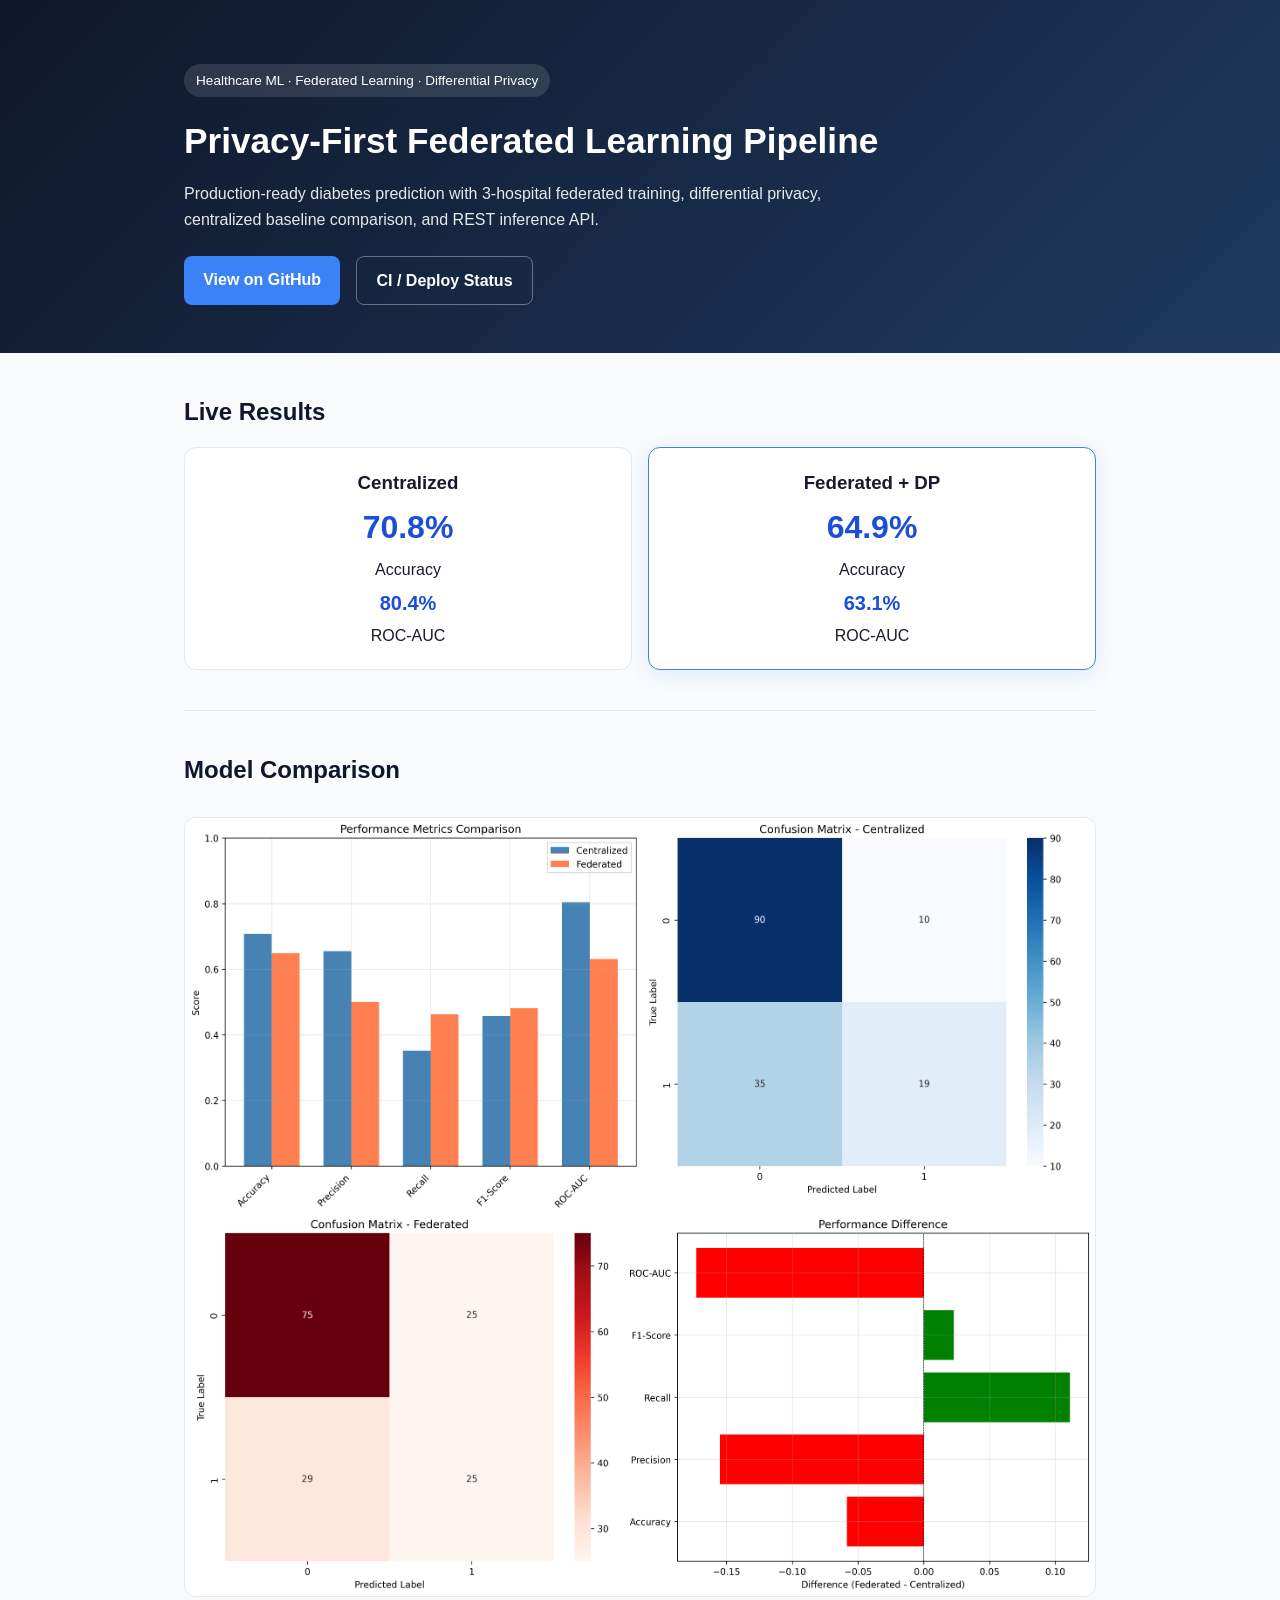
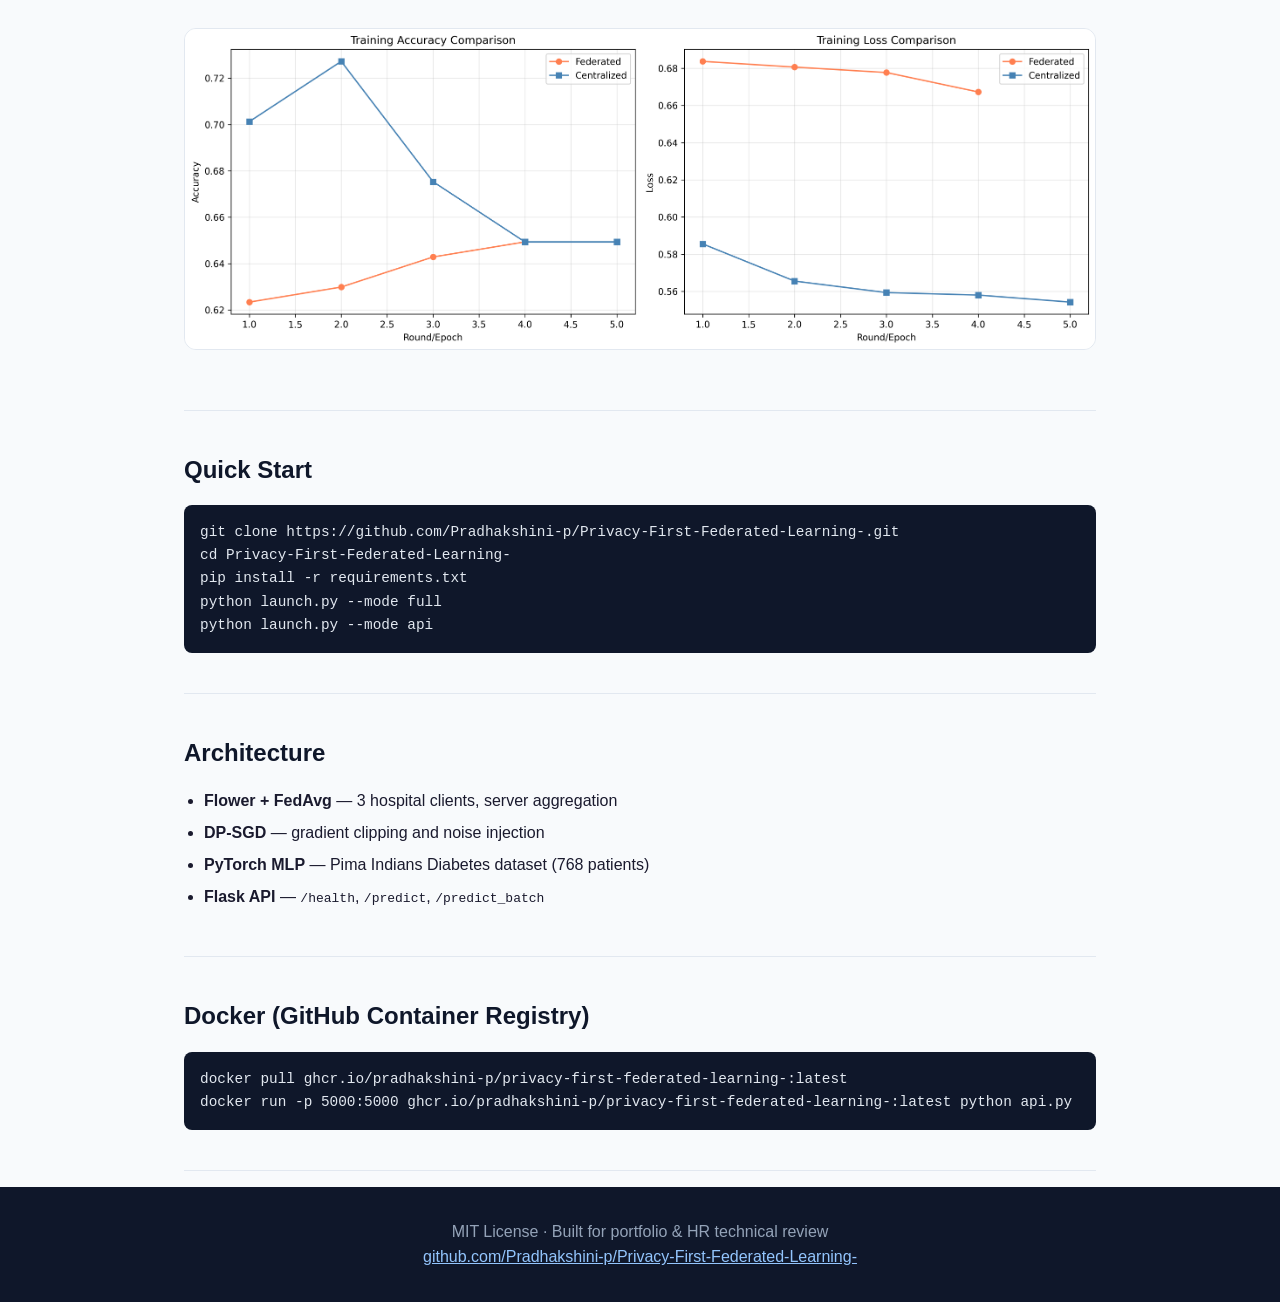
==== docs/site/index.html @ b426ed2d "Deploy portfolio site to GitHub Pages via Actions. Adds live project showcase with metrics, plots, D" ====
<!DOCTYPE html>
<html lang="en">
<head>
  <meta charset="UTF-8" />
  <meta name="viewport" content="width=device-width, initial-scale=1.0" />
  <title>Privacy-First Federated Learning Pipeline</title>
  <link rel="stylesheet" href="css/style.css" />
</head>
<body>
  <header class="hero">
    <div class="container">
      <p class="badge">Healthcare ML · Federated Learning · Differential Privacy</p>
      <h1>Privacy-First Federated Learning Pipeline</h1>
      <p class="subtitle">
        Production-ready diabetes prediction with 3-hospital federated training,
        differential privacy, centralized baseline comparison, and REST inference API.
      </p>
      <div class="cta">
        <a href="https://github.com/Pradhakshini-p/Privacy-First-Federated-Learning-" target="_blank">View on GitHub</a>
        <a href="https://github.com/Pradhakshini-p/Privacy-First-Federated-Learning-/actions" target="_blank">CI / Deploy Status</a>
      </div>
    </div>
  </header>

  <main class="container">
    <section>
      <h2>Live Results</h2>
      <div class="metrics">
        <div class="card">
          <h3>Centralized</h3>
          <p class="metric">70.8%</p>
          <span>Accuracy</span>
          <p class="metric small">80.4%</p>
          <span>ROC-AUC</span>
        </div>
        <div class="card accent">
          <h3>Federated + DP</h3>
          <p class="metric">64.9%</p>
          <span>Accuracy</span>
          <p class="metric small">63.1%</p>
          <span>ROC-AUC</span>
        </div>
      </div>
    </section>

    <section>
      <h2>Model Comparison</h2>
      <img src="assets/comparison_plots.png" alt="Centralized vs Federated comparison" class="plot" />
      <img src="assets/training_comparison.png" alt="Training curves comparison" class="plot" />
    </section>

    <section>
      <h2>Quick Start</h2>
      <pre><code>git clone https://github.com/Pradhakshini-p/Privacy-First-Federated-Learning-.git
cd Privacy-First-Federated-Learning-
pip install -r requirements.txt
python launch.py --mode full
python launch.py --mode api</code></pre>
    </section>

    <section>
      <h2>Architecture</h2>
      <ul>
        <li><strong>Flower + FedAvg</strong> — 3 hospital clients, server aggregation</li>
        <li><strong>DP-SGD</strong> — gradient clipping and noise injection</li>
        <li><strong>PyTorch MLP</strong> — Pima Indians Diabetes dataset (768 patients)</li>
        <li><strong>Flask API</strong> — <code>/health</code>, <code>/predict</code>, <code>/predict_batch</code></li>
      </ul>
    </section>

    <section>
      <h2>Docker (GitHub Container Registry)</h2>
      <pre><code>docker pull ghcr.io/pradhakshini-p/privacy-first-federated-learning-:latest
docker run -p 5000:5000 ghcr.io/pradhakshini-p/privacy-first-federated-learning-:latest python api.py</code></pre>
    </section>
  </main>

  <footer>
    <div class="container">
      <p>MIT License · Built for portfolio &amp; HR technical review</p>
      <p><a href="https://github.com/Pradhakshini-p/Privacy-First-Federated-Learning-">github.com/Pradhakshini-p/Privacy-First-Federated-Learning-</a></p>
    </div>
  </footer>
</body>
</html>
---- docs/site/css/style.css ----
* { box-sizing: border-box; margin: 0; padding: 0; }
body {
  font-family: -apple-system, BlinkMacSystemFont, "Segoe UI", Roboto, sans-serif;
  line-height: 1.6;
  color: #1a1a2e;
  background: #f8fafc;
}
.container { max-width: 960px; margin: 0 auto; padding: 0 1.5rem; }
.hero {
  background: linear-gradient(135deg, #0f172a 0%, #1e3a5f 100%);
  color: #fff;
  padding: 4rem 0 3rem;
}
.badge {
  display: inline-block;
  background: rgba(255,255,255,0.12);
  padding: 0.35rem 0.75rem;
  border-radius: 999px;
  font-size: 0.85rem;
  margin-bottom: 1rem;
}
.hero h1 { font-size: 2.2rem; margin-bottom: 0.75rem; }
.subtitle { opacity: 0.9; max-width: 640px; margin-bottom: 1.5rem; }
.cta { display: flex; gap: 1rem; flex-wrap: wrap; }
.cta a {
  background: #3b82f6;
  color: #fff;
  text-decoration: none;
  padding: 0.65rem 1.2rem;
  border-radius: 8px;
  font-weight: 600;
}
.cta a:last-child { background: transparent; border: 1px solid rgba(255,255,255,0.35); }
main section { padding: 2.5rem 0; border-bottom: 1px solid #e2e8f0; }
h2 { margin-bottom: 1rem; color: #0f172a; }
.metrics { display: grid; grid-template-columns: repeat(auto-fit, minmax(220px, 1fr)); gap: 1rem; }
.card {
  background: #fff;
  border: 1px solid #e2e8f0;
  border-radius: 12px;
  padding: 1.25rem;
  text-align: center;
}
.card.accent { border-color: #3b82f6; box-shadow: 0 4px 20px rgba(59,130,246,0.12); }
.metric { font-size: 2rem; font-weight: 700; color: #1d4ed8; margin: 0.25rem 0; }
.metric.small { font-size: 1.25rem; }
.plot {
  width: 100%;
  border-radius: 12px;
  border: 1px solid #e2e8f0;
  margin: 0.75rem 0;
  background: #fff;
}
pre {
  background: #0f172a;
  color: #e2e8f0;
  padding: 1rem;
  border-radius: 8px;
  overflow-x: auto;
  font-size: 0.9rem;
}
ul { padding-left: 1.25rem; }
li { margin: 0.4rem 0; }
footer {
  background: #0f172a;
  color: #94a3b8;
  padding: 2rem 0;
  margin-top: 1rem;
  text-align: center;
}
footer a { color: #93c5fd; }
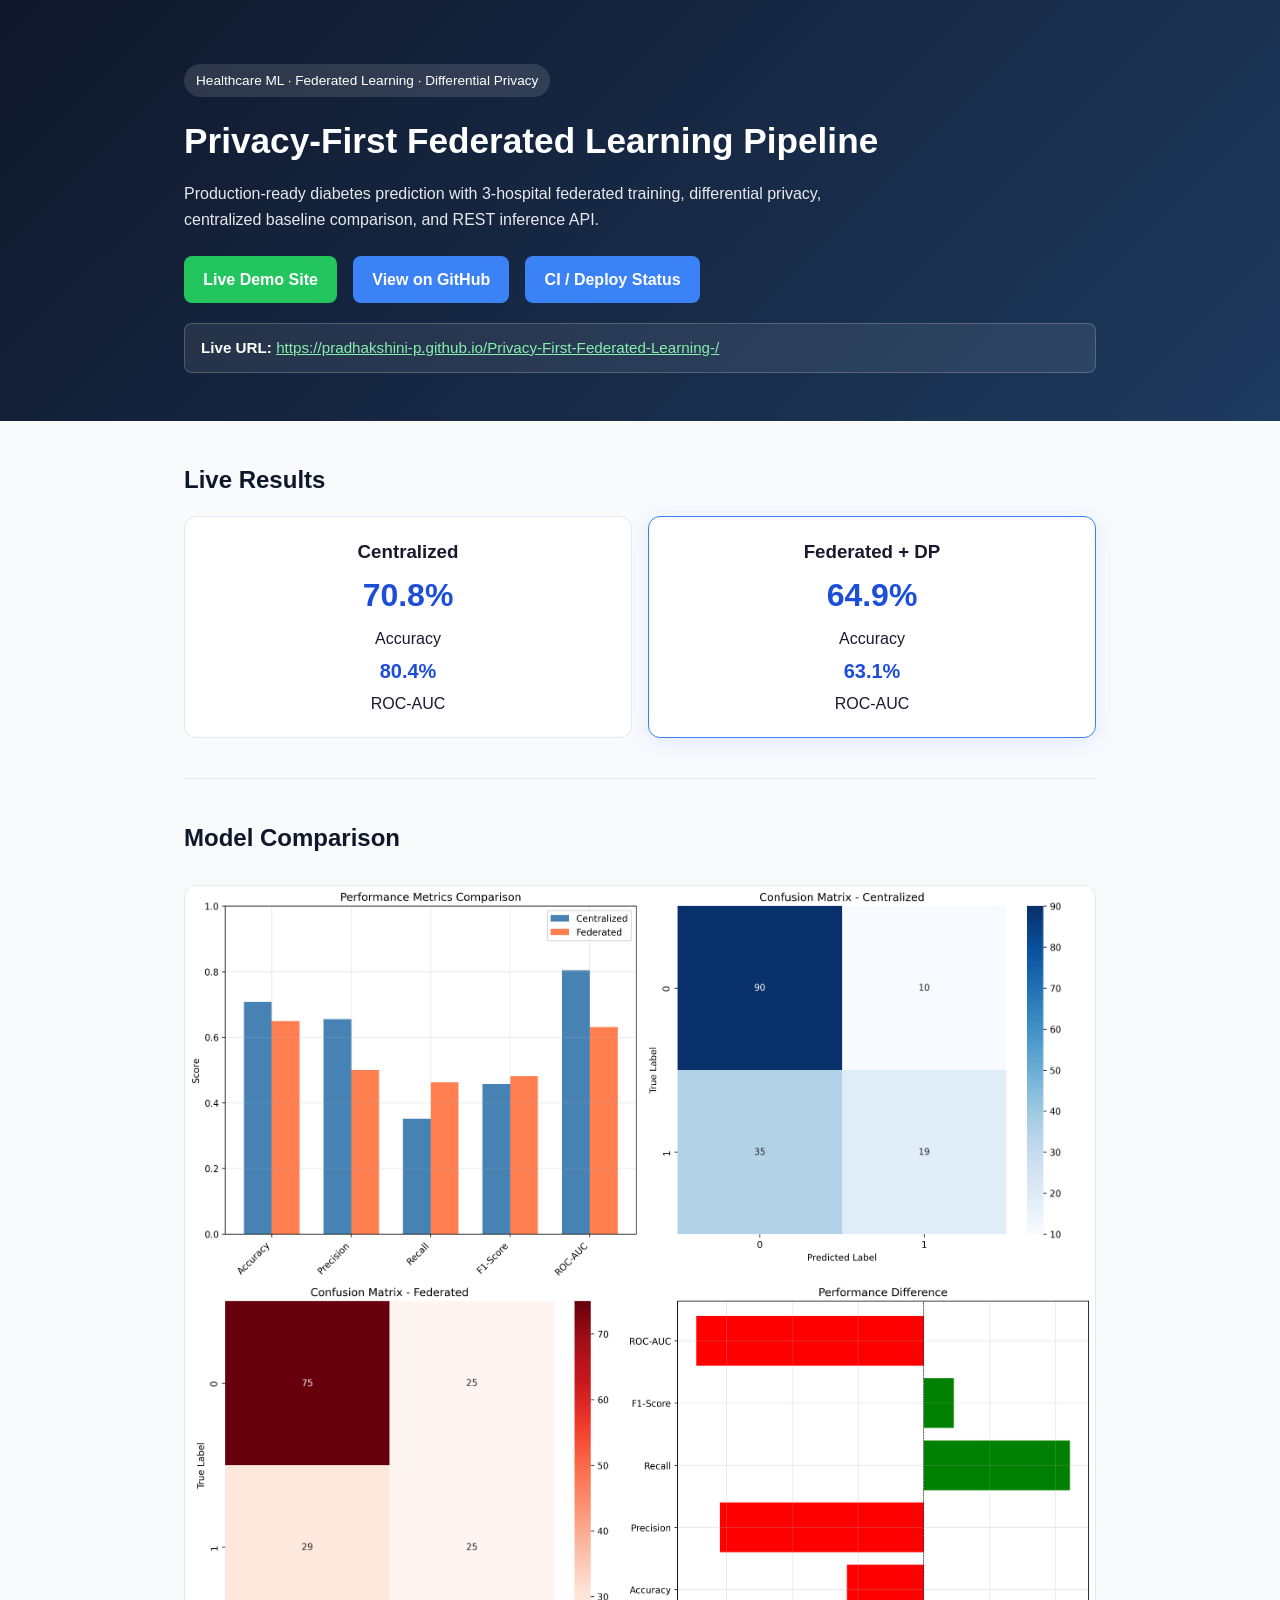
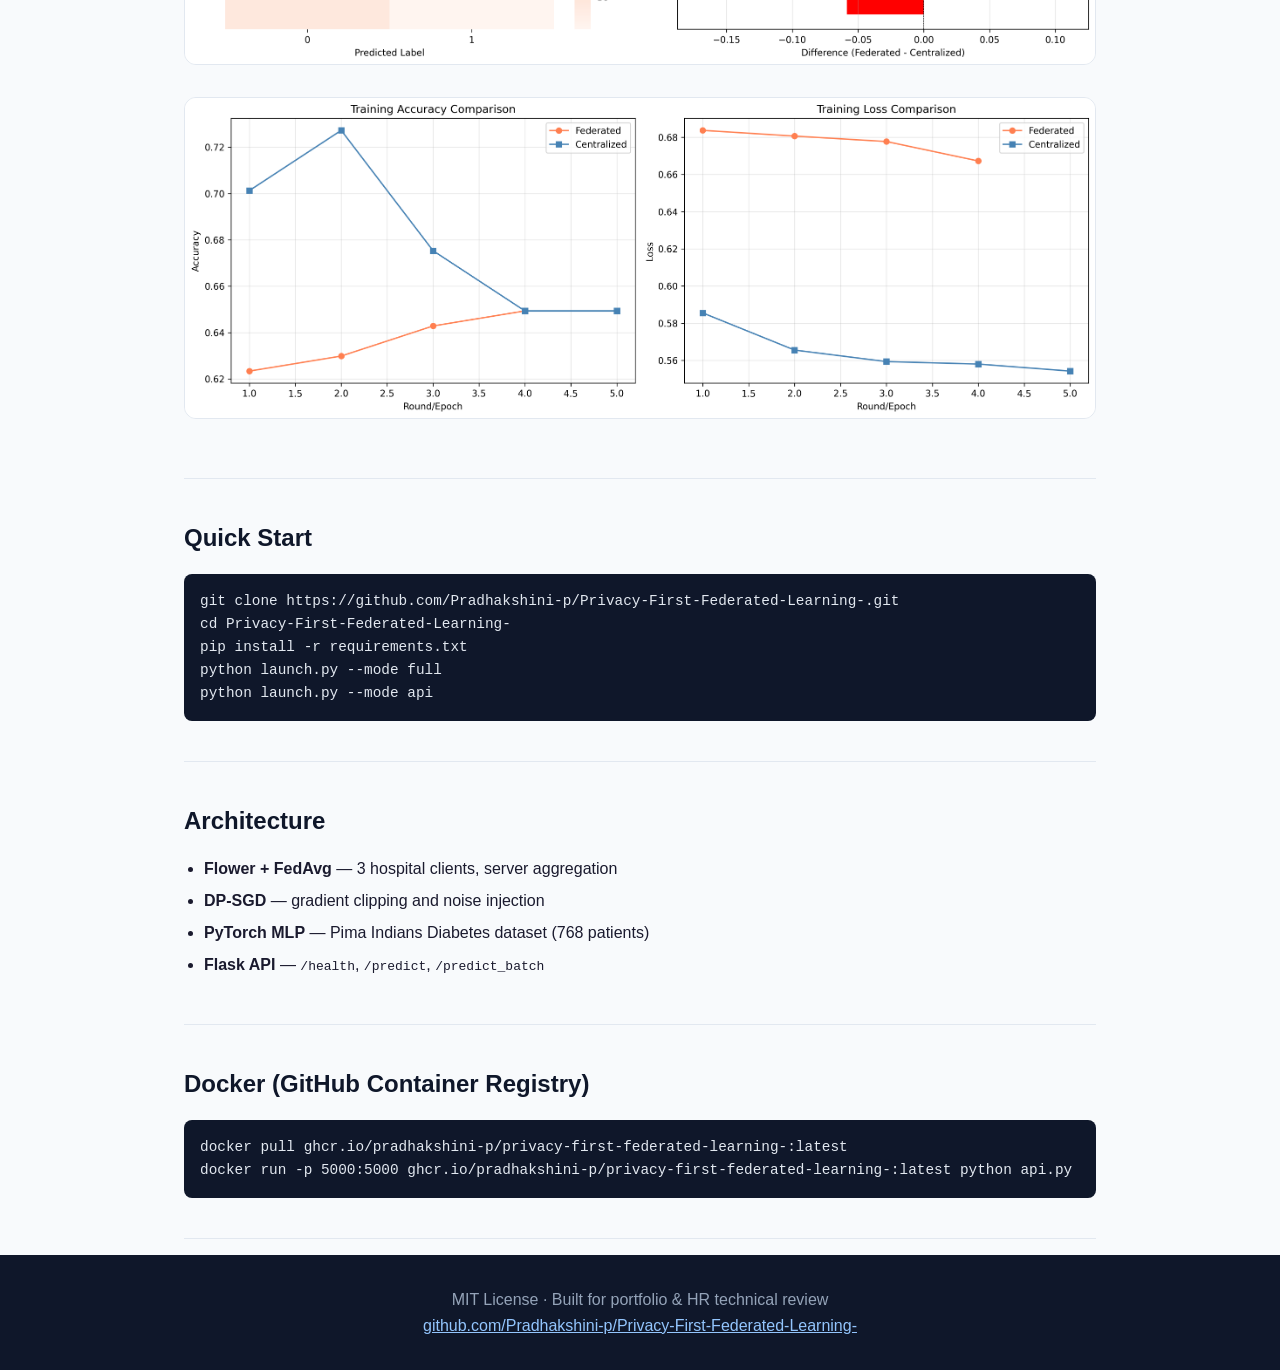
==== commit 03b5a30a: "Show live GitHub Pages link prominently on README and portfolio site. Co-authored-by: Cursor <cursor" ====
--- a/docs/site/index.html
+++ b/docs/site/index.html
@@ -16,9 +16,16 @@
         differential privacy, centralized baseline comparison, and REST inference API.
       </p>
       <div class="cta">
+        <a class="primary" href="https://pradhakshini-p.github.io/Privacy-First-Federated-Learning-/" target="_blank">Live Demo Site</a>
         <a href="https://github.com/Pradhakshini-p/Privacy-First-Federated-Learning-" target="_blank">View on GitHub</a>
         <a href="https://github.com/Pradhakshini-p/Privacy-First-Federated-Learning-/actions" target="_blank">CI / Deploy Status</a>
       </div>
+      <p class="live-url">
+        <strong>Live URL:</strong>
+        <a href="https://pradhakshini-p.github.io/Privacy-First-Federated-Learning-/" target="_blank">
+          https://pradhakshini-p.github.io/Privacy-First-Federated-Learning-/
+        </a>
+      </p>
     </div>
   </header>
 
--- a/docs/site/css/style.css
+++ b/docs/site/css/style.css
@@ -30,7 +30,18 @@
   border-radius: 8px;
   font-weight: 600;
 }
-.cta a:last-child { background: transparent; border: 1px solid rgba(255,255,255,0.35); }
+.cta a.primary { background: #22c55e; }
+.cta a.primary:hover { background: #16a34a; }
+.live-url {
+  margin-top: 1.25rem;
+  padding: 0.75rem 1rem;
+  background: rgba(255,255,255,0.08);
+  border: 1px solid rgba(255,255,255,0.2);
+  border-radius: 8px;
+  font-size: 0.95rem;
+  word-break: break-all;
+}
+.live-url a { color: #86efac; }
 main section { padding: 2.5rem 0; border-bottom: 1px solid #e2e8f0; }
 h2 { margin-bottom: 1rem; color: #0f172a; }
 .metrics { display: grid; grid-template-columns: repeat(auto-fit, minmax(220px, 1fr)); gap: 1rem; }
